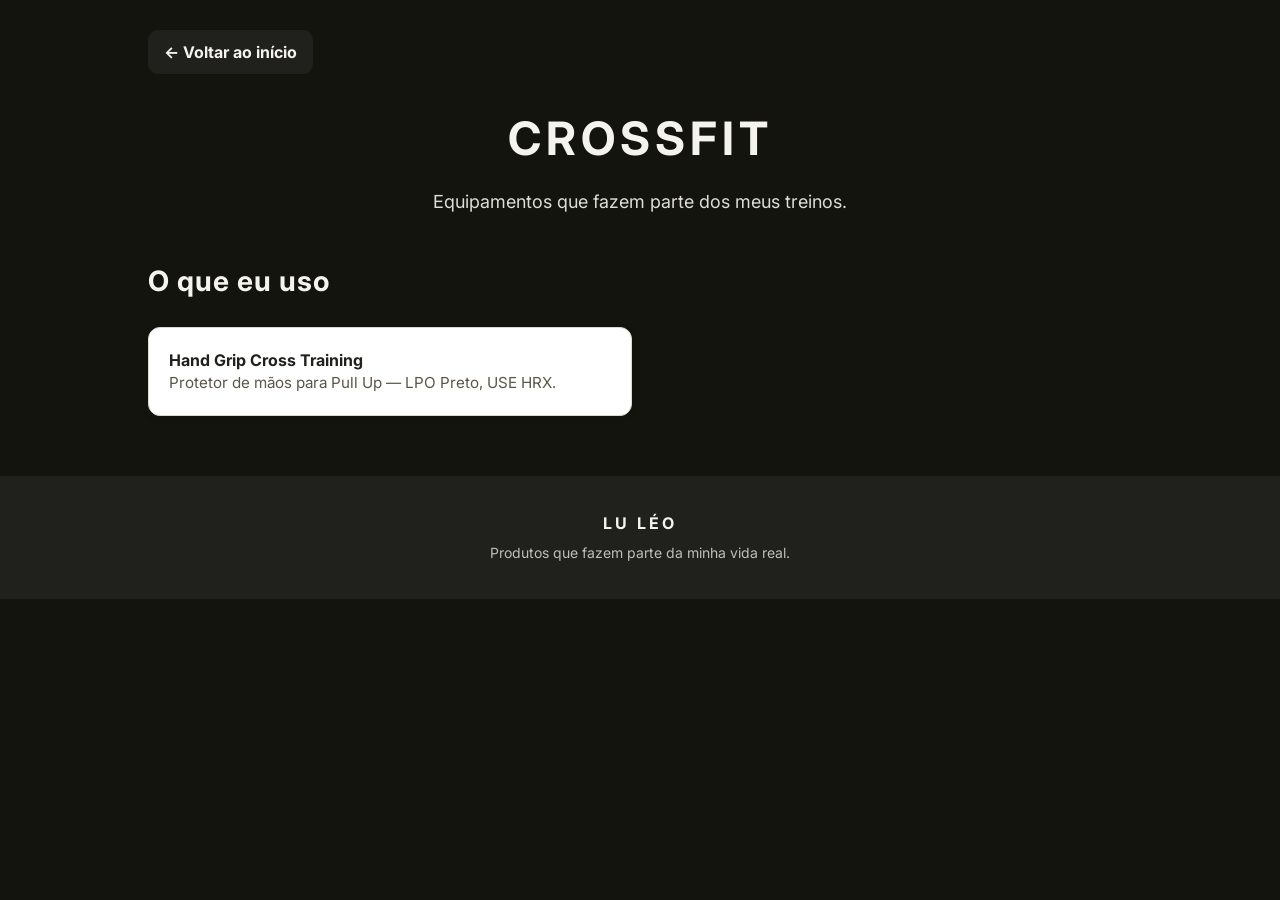
==== crossfit.html @ 73a7677e "Update crossfit.html" ====
<!DOCTYPE html>
<html lang="pt-BR">
<head>
<meta charset="UTF-8">
<meta name="viewport" content="width=device-width, initial-scale=1.0">
<title>CrossFit | LuLéo</title>
<link rel="stylesheet" href="style.css">
<link rel="preconnect" href="https://fonts.googleapis.com">
<link rel="preconnect" href="https://fonts.gstatic.com" crossorigin>
<link href="https://fonts.googleapis.com/css2?family=Inter:wght@400;600;700&display=swap" rel="stylesheet">
</head>
<body>
<nav class="back-nav">
<a href="index.html" class="back-home">← Voltar ao início</a>
</nav>
<header>
<h1>CROSSFIT</h1>
<p>Equipamentos que fazem parte dos meus treinos.</p>
</header>
<main>
<section>
<h2>O que eu uso</h2>
<div class="product-grid">

    <a href="#" class="product-card">
        <strong>Hand Grip Cross Training</strong>
        <span>Protetor de mãos para Pull Up — LPO Preto, USE HRX.</span>
    </a>

</div>
</section>
</main>
<footer>
<p>LU LÉO</p>
<span>Produtos que fazem parte da minha vida real.</span>
</footer>
</body>
</html>
---- style.css ----
* {
    box-sizing: border-box;
}

body {
    margin: 0;
    font-family: 'Inter', Arial, sans-serif;
    background: #14140f;
    color: #f5f3ed;
    line-height: 1.5;
}

header {
    background: #14140f;
    color: #f5f3ed;
    text-align: center;
    padding: 0;
}


header h1 {
    margin: 0 0 15px;
    font-size: 46px;
    letter-spacing: 5px;
}

header p {
    max-width: 500px;
    margin: 0 auto;
    font-size: 18px;
    opacity: 0.9;
}

main {
    max-width: 1024px;
    margin: 0 auto;
    padding: 45px 20px 60px;
}

section h2 {
    margin: 0 0 25px;
    font-size: 28px;
    letter-spacing: 1px;
}

section > a {
    display: block;
    background: #ffffff;
    color: #20201d;
    text-decoration: none;
    padding: 24px;
    margin-bottom: 16px;
    border-radius: 18px;
    border: 1px solid #e1ded5;
    transition: transform 0.2s, box-shadow 0.2s;
}

section > a:hover {
    transform: translateY(-3px);
    box-shadow: 0 8px 25px rgba(0, 0, 0, 0.08);
}

section > a:first-of-type {
    border-left: 6px solid #586b3a;
}

section > a:nth-of-type(2) {
    border-left: 6px solid #8b8b8b;
}

section > a:nth-of-type(3) {
    border-left: 6px solid #6b8e45;
}

section > a strong {
    display: block;
    margin: 4px 0 5px;
    font-size: 23px;
}

section > a span {
    display: block;
    color: #66645e;
    font-size: 15px;
}

footer {
    background: #20201d;
    color: #f5f3ed;
    text-align: center;
    padding: 35px 20px;
}

footer p {
    margin: 0 0 5px;
    font-weight: bold;
    letter-spacing: 3px;
}

footer span {
    font-size: 14px;
    opacity: 0.75;
}

@media (max-width: 600px) {
    header {
    padding: 0;
}

    header h1 {
        font-size: 38px;
    }

    header p {
        font-size: 16px;
    }

    main {
        padding: 35px 16px 50px;
    }

    section h2 {
        font-size: 25px;
    }

    section > a {
        padding: 22px;
    }
}

header img {
    display: block;
    width: 100%;
    height: auto;
    margin: 0;
    border-radius: 0;
}

.back-nav {
    max-width: 1024px;
    margin: 0 auto;
    padding: 30px 20px;
}

.back-home {
    display: inline-block;
    background: #20201d;
    color: #f5f3ed;
    text-decoration: none;
    padding: 10px 16px;
    border-radius: 10px;
    font-weight: bold;
}
.product-card {
    display: block;
    background: #ffffff;
    border: 1px solid #ddd8cb;
    border-radius: 12px;
    padding: 20px;
    margin: 20px 0;
    text-decoration: none;
    color: #20201d;
    max-width: 400px;
    box-shadow: 0 2px 8px rgba(0, 0, 0, 0.06);
    transition: transform 0.15s ease, box-shadow 0.15s ease;
}

.product-card:hover {
    transform: translateY(-3px);
    box-shadow: 0 6px 16px rgba(0, 0, 0, 0.1);
    border-color: #6b7a4f;
}
}

.product-card strong {
    display: block;
    font-size: 1.1em;
    margin-bottom: 6px;
    color: #20201d;
}

.product-card span {
    display: block;
    font-size: 0.95em;
    color: #5a5648;
}
.product-card:active {
    transform: scale(0.97);
    box-shadow: 0 2px 8px rgba(37, 99, 235, 0.35);
    border-color: #2563eb;
}
.category-card {
    position: relative;
    display: block;
    min-height: 220px;
    border-radius: 16px;
    overflow: hidden;
    margin: 20px 0;
    padding: 24px;
    text-decoration: none;
    color: #f5f3ed;
    background-size: cover;
    background-position: center;
}

.category-card::before {
    content: "";
    position: absolute;
    top: 0;
    left: 0;
    width: 100%;
    height: 100%;
   background: linear-gradient(90deg, rgba(20,20,15,0.92) 40%, rgba(20,20,15,0.55) 100%);
    z-index: 1;
}

.category-card strong,
.category-card span {
    position: relative;
    z-index: 2;
}

.category-card strong {
    display: block;
    font-size: 1.4em;
    margin: 10px 0 6px;
}

.category-ferramentas {
    background-image: url("./ferramenta.bg.jpg.jpg");
}
.category-icon {
    display: flex;
    align-items: center;
    justify-content: center;
    width: 48px;
    height: 48px;
    border-radius: 50%;
    font-size: 22px;
    background: #d9a441;
}
.category-crossfit {
    background-image: url("./crossfit.jpg");
}

.category-horta {
    background-image: url("./hortavasos.jpg");
}
.card-button {
    display: inline-block;
    background: #f5f3ed;
    color: #20201d;
    padding: 8px 16px;
    border-radius: 8px;
    font-size: 14px;
    font-weight: 600;
    margin-top: 14px;
}
.product-grid {
    display: grid;
    grid-template-columns: repeat(2, 1fr);
    gap: 16px;
}

.product-grid .product-card {
    max-width: none;
    margin: 0;
}
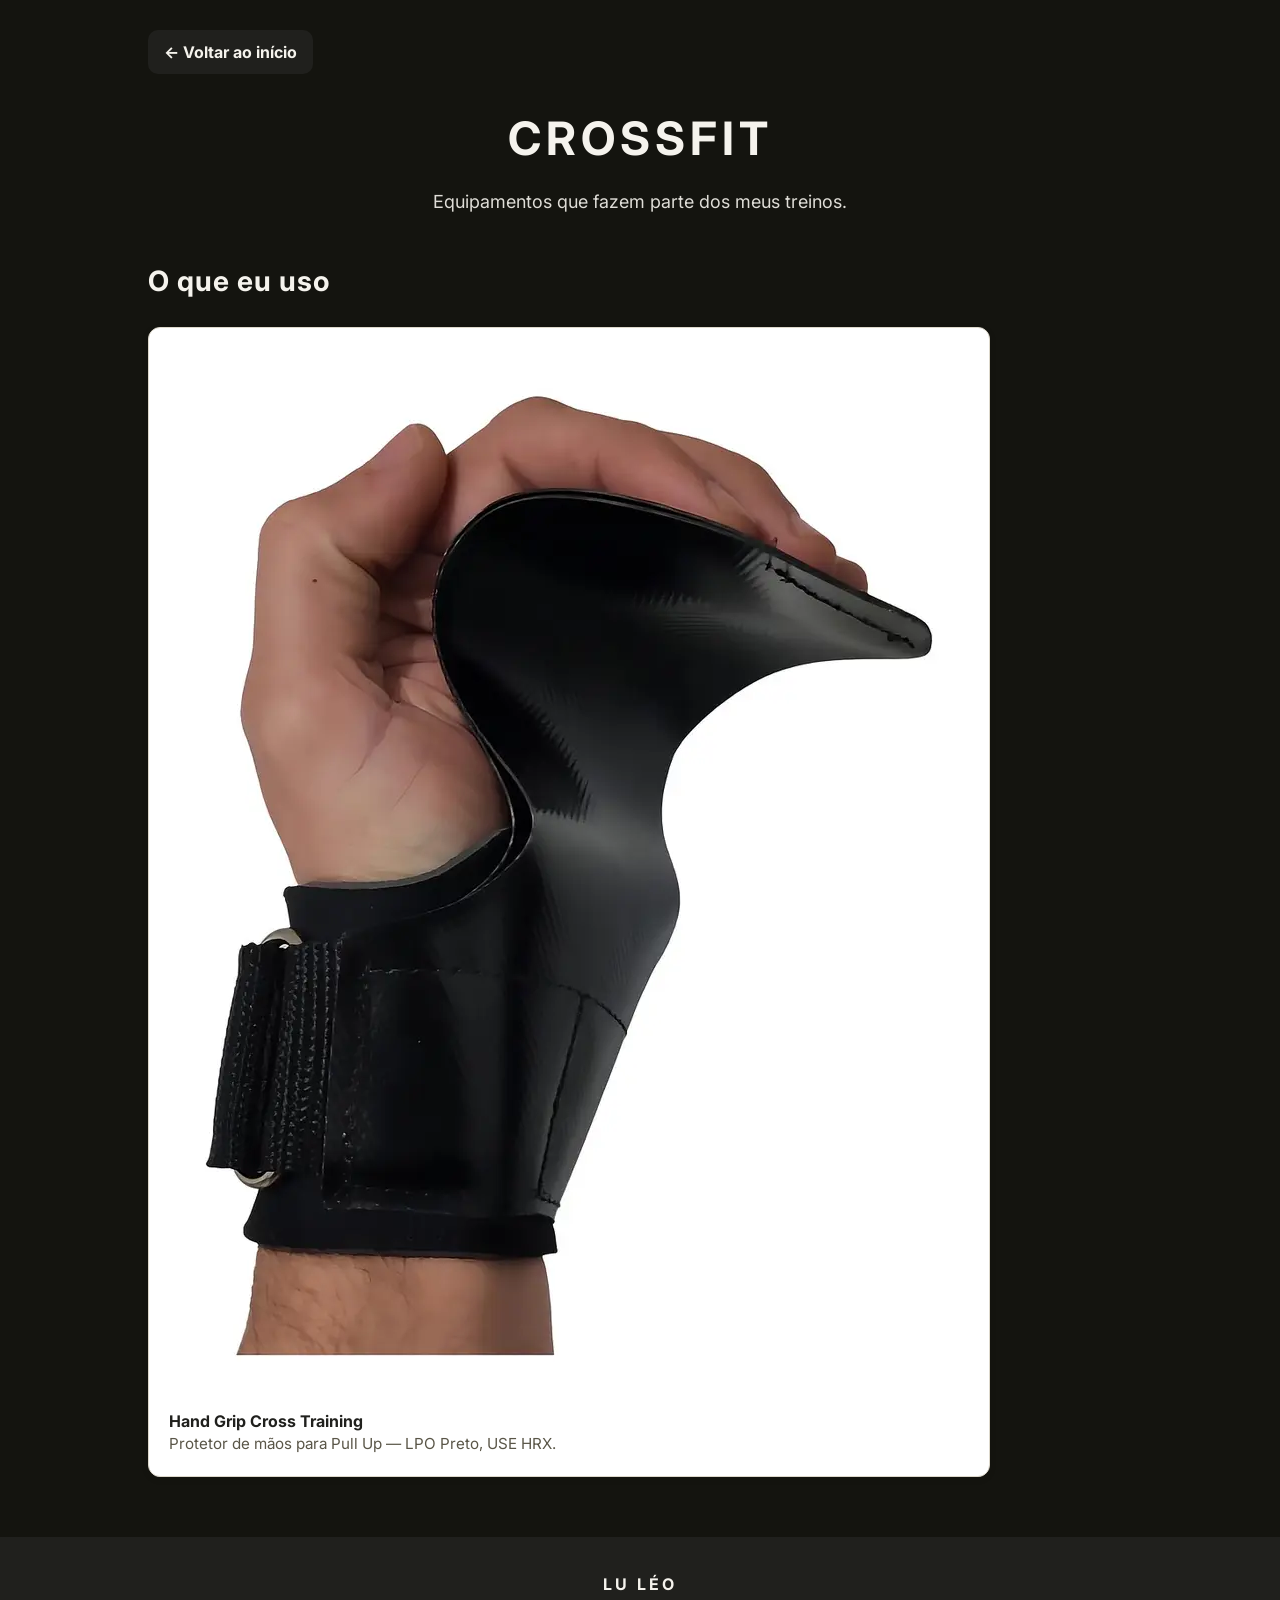
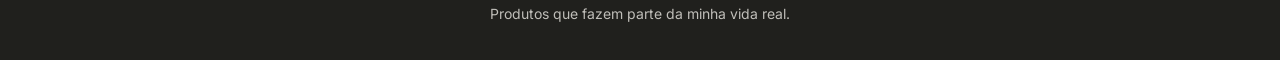
==== commit 98857932: "Update crossfit.html" ====
--- a/crossfit.html
+++ b/crossfit.html
@@ -22,10 +22,11 @@
 <h2>O que eu uso</h2>
 <div class="product-grid">
 
-    <a href="#" class="product-card">
-        <strong>Hand Grip Cross Training</strong>
-        <span>Protetor de mãos para Pull Up — LPO Preto, USE HRX.</span>
-    </a>
+   <a href="https://vt.tiktok.com/ZS9AGV4AVSYWs-ecS1O/" target="_blank" class="product-card">
+    <img src="./hand.grip.webp.webp" alt="Hand Grip Cross Training" class="product-image">
+    <strong>Hand Grip Cross Training</strong>
+    <span>Protetor de mãos para Pull Up — LPO Preto, USE HRX.</span>
+</a>
 
 </div>
 </section>
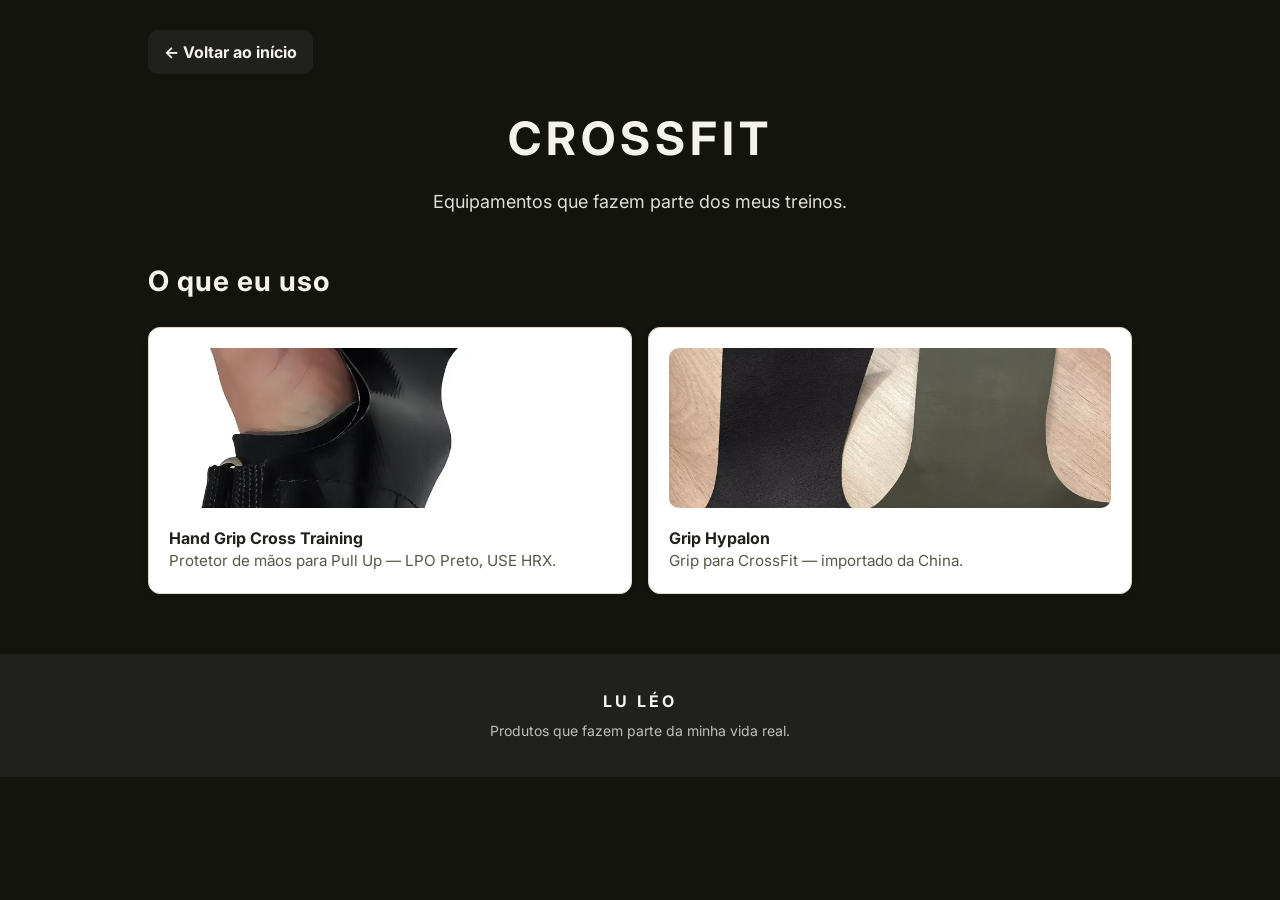
==== commit cc157fc4: "Update crossfit.html" ====
--- a/crossfit.html
+++ b/crossfit.html
@@ -27,7 +27,11 @@
     <strong>Hand Grip Cross Training</strong>
     <span>Protetor de mãos para Pull Up — LPO Preto, USE HRX.</span>
 </a>
-
+<a href="https://s.click.aliexpress.com/e/_c3b4HOo5" target="_blank" class="product-card">
+    <img src="./griphypalon.avif" alt="Grip Hypalon" class="product-image">
+    <strong>Grip Hypalon</strong>
+    <span>Grip para CrossFit — importado da China.</span>
+</a>
 </div>
 </section>
 </main>
--- a/style.css
+++ b/style.css
@@ -266,3 +266,10 @@
     max-width: none;
     margin: 0;
 }
+.product-image {
+    width: 100%;
+    height: 160px;
+    object-fit: cover;
+    border-radius: 10px;
+    margin-bottom: 12px;
+}
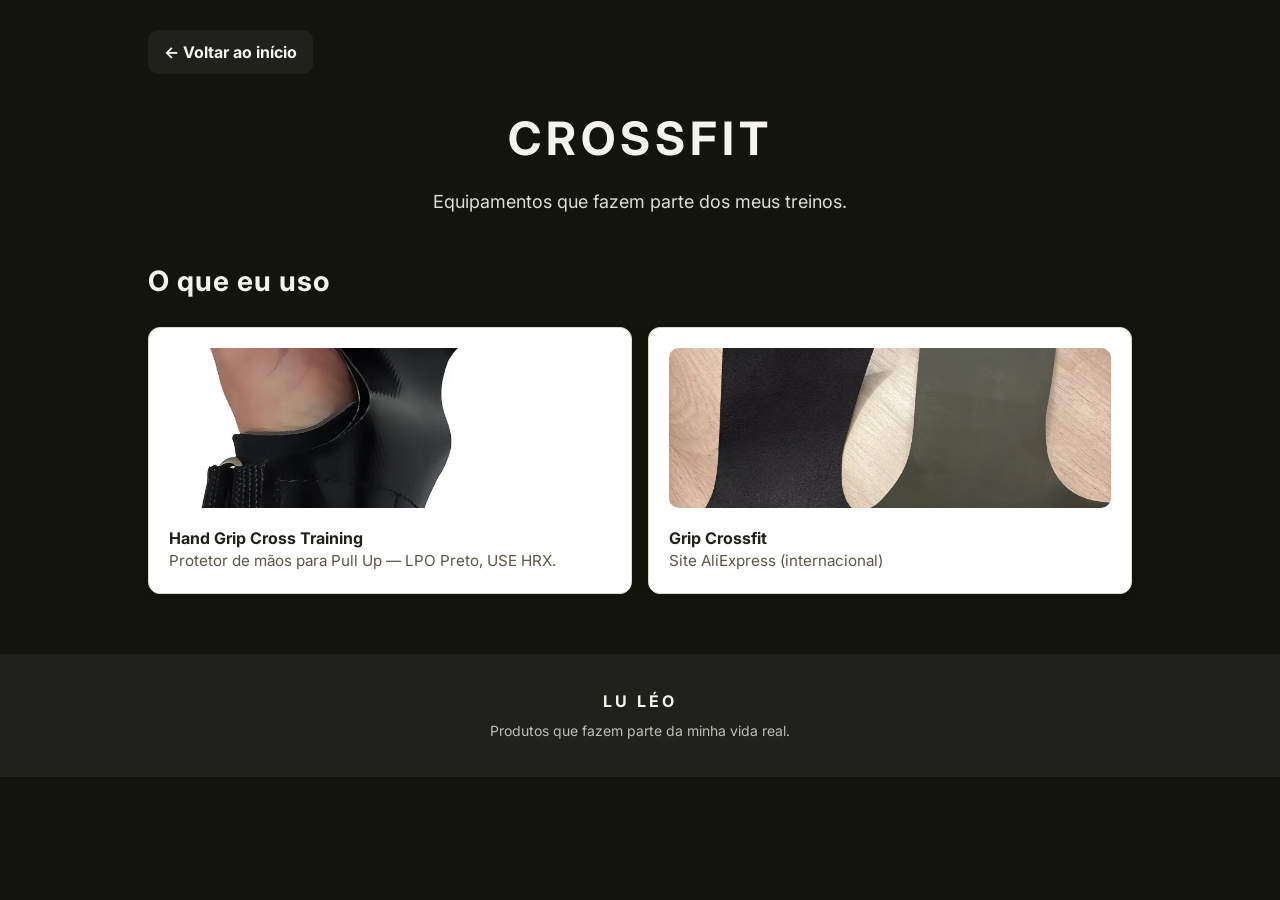
==== commit 55bcb5ab: "Update crossfit.html" ====
--- a/crossfit.html
+++ b/crossfit.html
@@ -27,10 +27,10 @@
     <strong>Hand Grip Cross Training</strong>
     <span>Protetor de mãos para Pull Up — LPO Preto, USE HRX.</span>
 </a>
-<a href="https://s.click.aliexpress.com/e/_c3b4HOo5" target="_blank" class="product-card">
+<a href="https://s.click.aliexpress.com/e/_c4svni1R" target="_blank" class="product-card">
     <img src="./griphypalon.avif" alt="Grip Hypalon" class="product-image">
-    <strong>Grip Hypalon</strong>
-    <span>Grip para CrossFit — importado da China.</span>
+   <strong>Grip Crossfit</strong>
+<span>Site AliExpress (internacional)</span>
 </a>
 </div>
 </section>
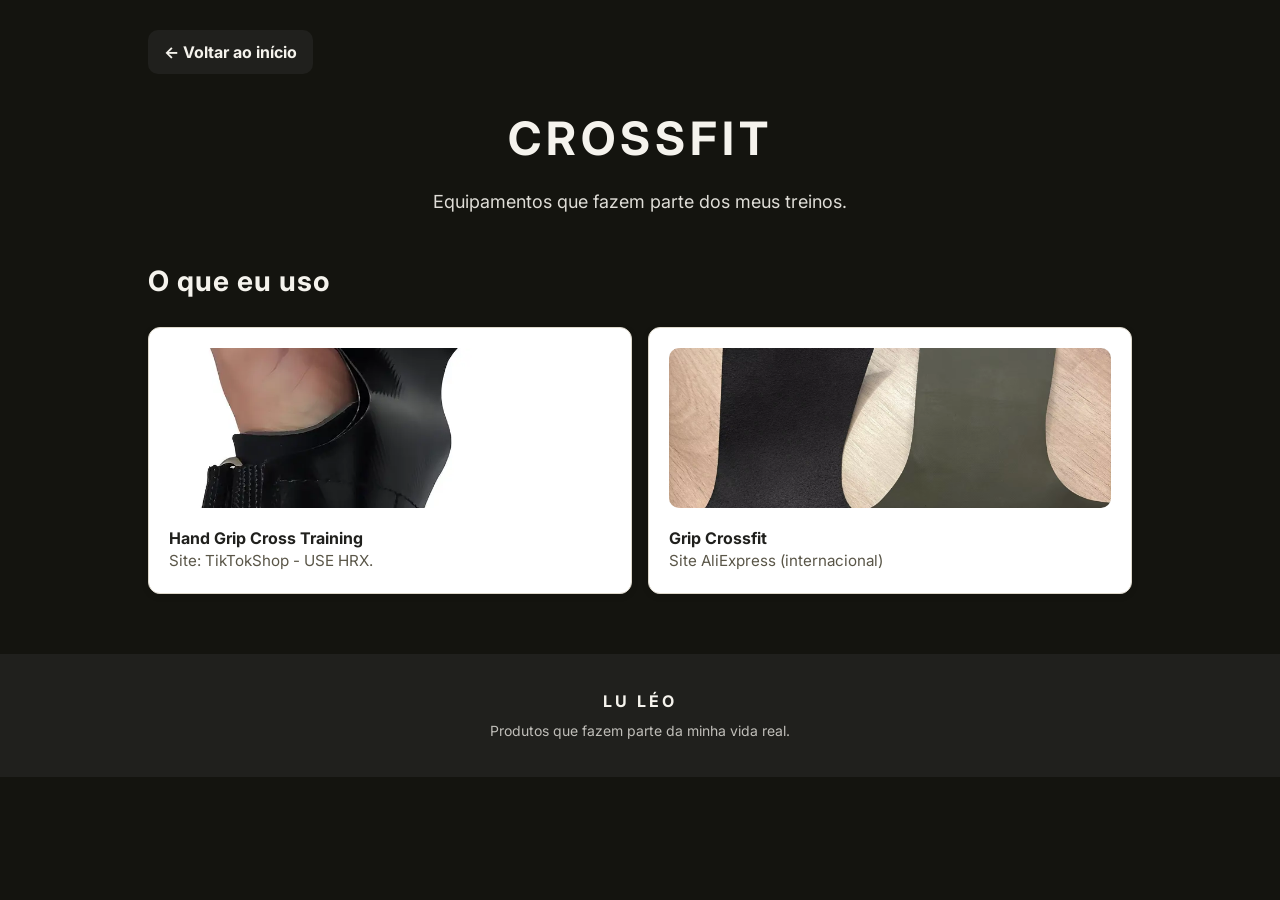
==== commit 320f952f: "Update crossfit.html" ====
--- a/crossfit.html
+++ b/crossfit.html
@@ -25,7 +25,7 @@
    <a href="https://vt.tiktok.com/ZS9AGV4AVSYWs-ecS1O/" target="_blank" class="product-card">
     <img src="./hand.grip.webp.webp" alt="Hand Grip Cross Training" class="product-image">
     <strong>Hand Grip Cross Training</strong>
-    <span>Protetor de mãos para Pull Up — LPO Preto, USE HRX.</span>
+    <span>Site: TikTokShop - USE HRX.</span>
 </a>
 <a href="https://s.click.aliexpress.com/e/_c4svni1R" target="_blank" class="product-card">
     <img src="./griphypalon.avif" alt="Grip Hypalon" class="product-image">
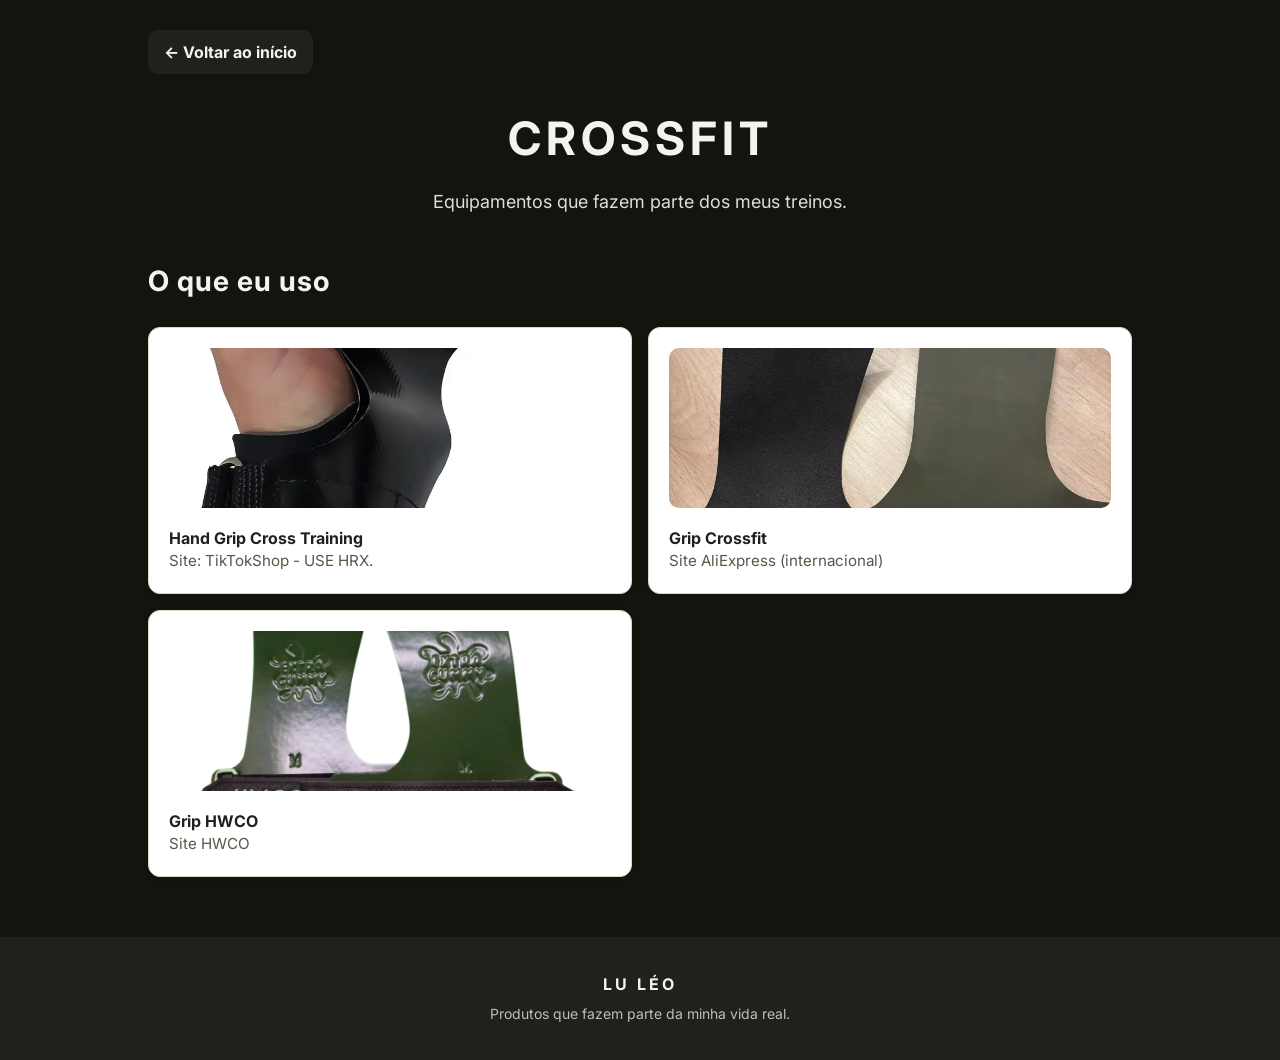
==== commit 86d42972: "Update crossfit.html" ====
--- a/crossfit.html
+++ b/crossfit.html
@@ -31,6 +31,11 @@
     <img src="./griphypalon.avif" alt="Grip Hypalon" class="product-image">
    <strong>Grip Crossfit</strong>
 <span>Site AliExpress (internacional)</span>
+   <a href="https://www.hwco.com.br/produtos/grip-extra-gummy-3-0-murph/" target="_blank" class="product-card">
+    <img src="./gripHWCO.webp" alt="Grip HWCO" class="product-image">
+    <strong>Grip HWCO</strong>
+    <span>Site HWCO</span>
+</a>
 </a>
 </div>
 </section>
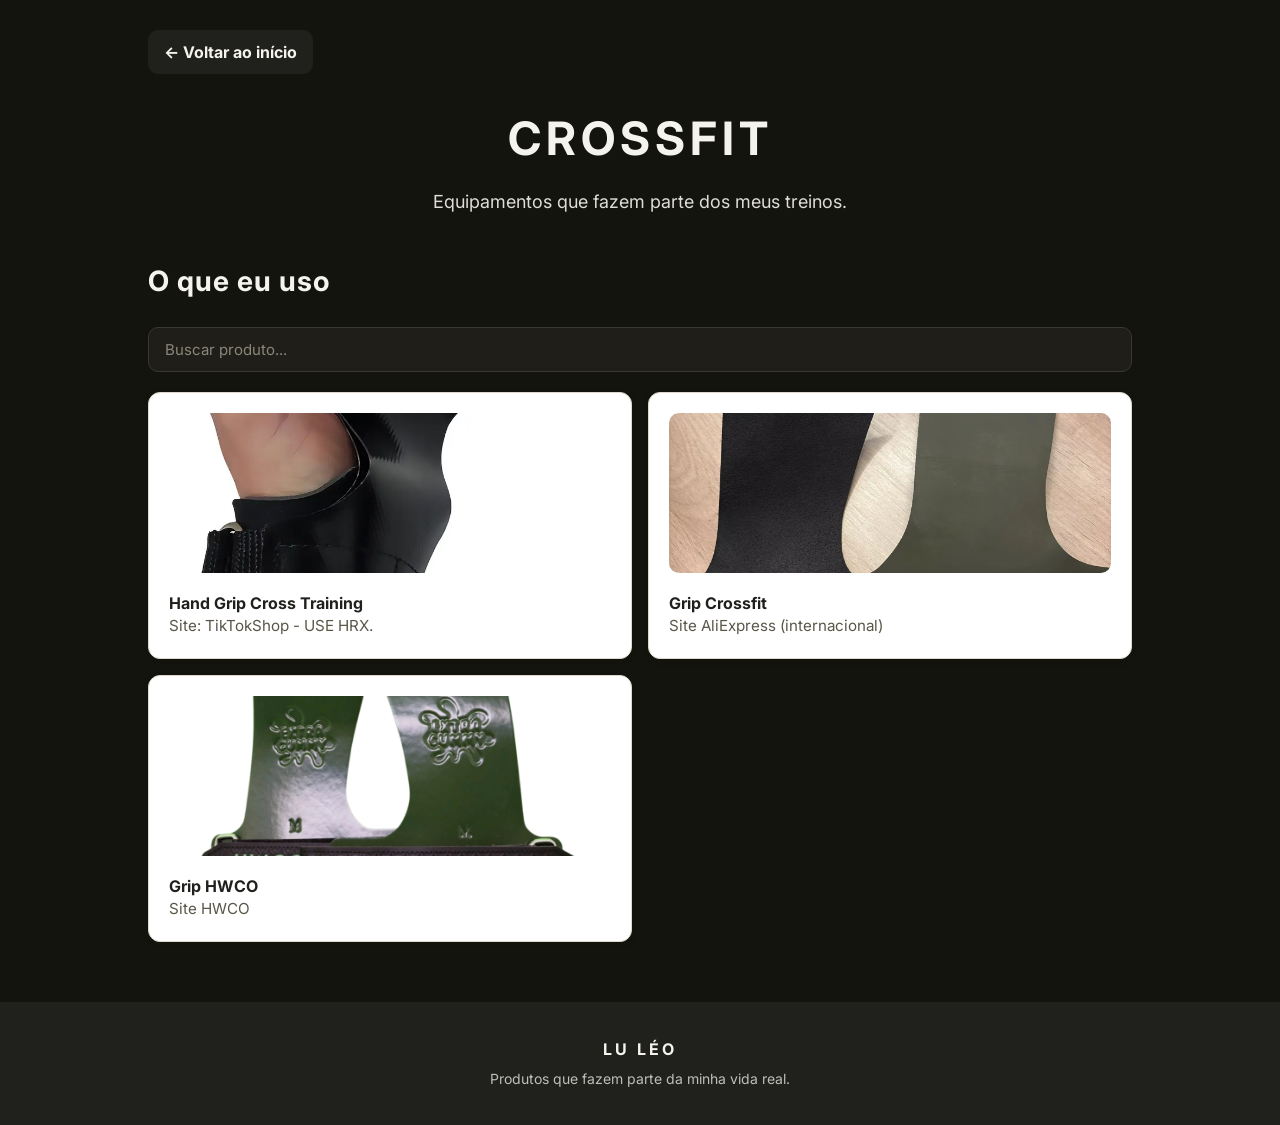
==== commit 29761303: "Update crossfit.html" ====
--- a/crossfit.html
+++ b/crossfit.html
@@ -19,8 +19,11 @@
 </header>
 <main>
 <section>
-<h2>O que eu uso</h2>
-<div class="product-grid">
+    <h2>O que eu uso</h2>
+
+    <input type="text" id="search-box" class="search-box" placeholder="Buscar produto...">
+
+    <div class="product-grid">
 
    <a href="https://vt.tiktok.com/ZS9AGV4AVSYWs-ecS1O/" target="_blank" class="product-card">
     <img src="./hand.grip.webp.webp" alt="Hand Grip Cross Training" class="product-image">
--- a/style.css
+++ b/style.css
@@ -273,3 +273,19 @@
     border-radius: 10px;
     margin-bottom: 12px;
 }
+.search-box {
+    display: block;
+    width: 100%;
+    padding: 12px 16px;
+    margin-bottom: 20px;
+    border-radius: 10px;
+    border: 1px solid #3a382f;
+    background: #1f1e18;
+    color: #f5f3ed;
+    font-family: 'Inter', Arial, sans-serif;
+    font-size: 15px;
+}
+
+.search-box::placeholder {
+    color: #8a877a;
+}
